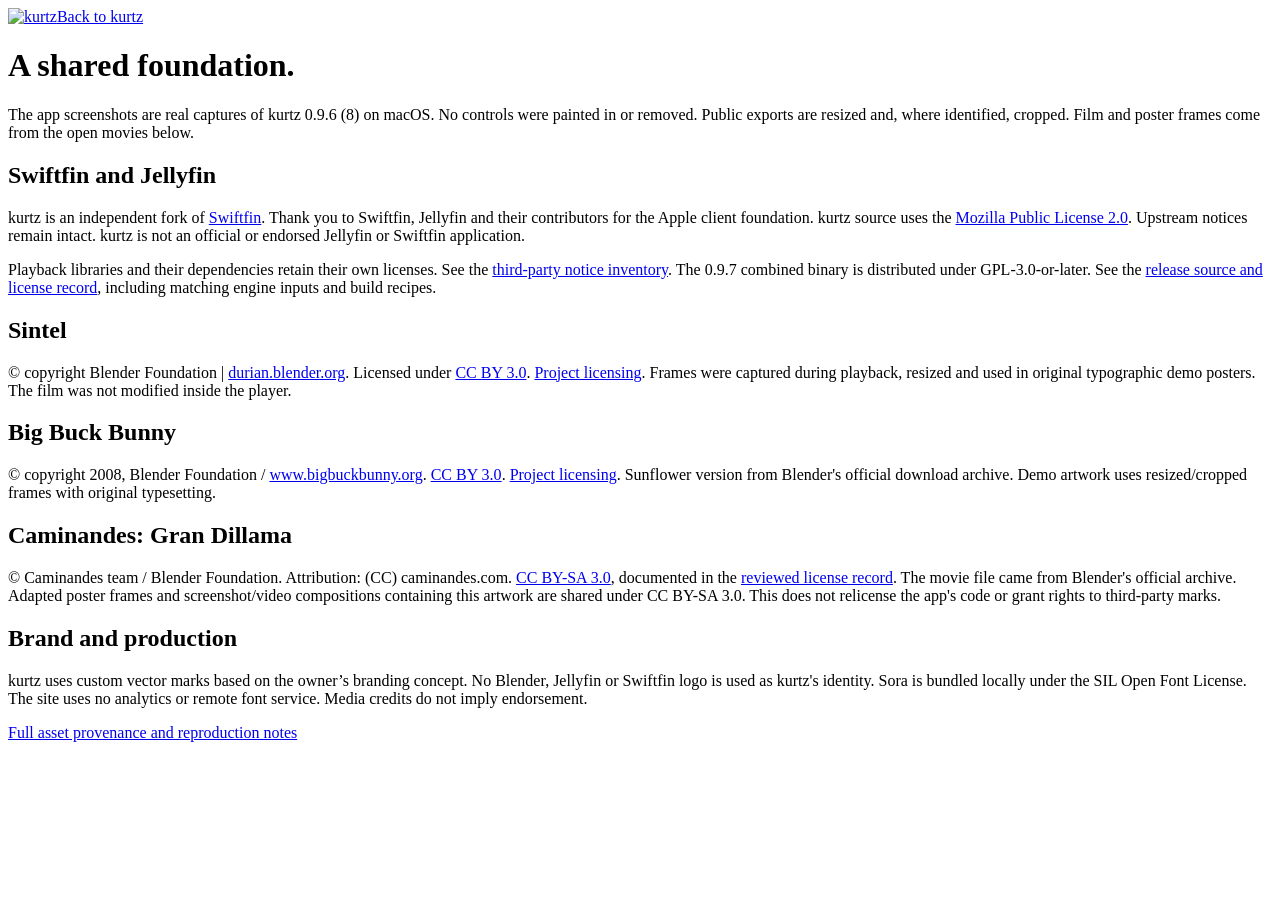
==== website/credits.html @ cb1d51a2 "Publish verified kurtz 0.9.7 downloads and update release evidence [skip ci]" ====
<!doctype html><html lang="en"><head><meta charset="utf-8"><meta name="viewport" content="width=device-width, initial-scale=1"><title>kurtz — Media and credits</title><meta name="description" content="Sources, film licenses and upstream acknowledgements for the kurtz launch presentation."><link rel="icon" href="assets/kurtz-icon.png"><link rel="stylesheet" href="style.css"></head><body><header class="nav wrap"><a class="brand" href="./" aria-label="kurtz home"><img class="wordmark" src="assets/kurtz-wordmark.svg" width="400" height="128" alt="kurtz"></a><a class="nav-cta" href="./">Back to kurtz</a></header><main class="wrap credit-page"><h1>A shared foundation.</h1><p>The app screenshots are real captures of kurtz 0.9.6 (8) on macOS. No controls were painted in or removed. Public exports are resized and, where identified, cropped. Film and poster frames come from the open movies below.</p><h2>Swiftfin and Jellyfin</h2><p>kurtz is an independent fork of <a href="https://github.com/jellyfin/Swiftfin">Swiftfin</a>. Thank you to Swiftfin, Jellyfin and their contributors for the Apple client foundation. kurtz source uses the <a href="https://github.com/ralleur/kurtz/blob/kurtz/LICENSE.md">Mozilla Public License 2.0</a>. Upstream notices remain intact. kurtz is not an official or endorsed Jellyfin or Swiftfin application.</p><p>Playback libraries and their dependencies retain their own licenses. See the <a href="https://github.com/ralleur/kurtz/blob/kurtz/Shared/Resources/KurtzThirdPartyNotices.txt">third-party notice inventory</a>. The 0.9.7 combined binary is distributed under GPL-3.0-or-later. See the <a href="https://github.com/ralleur/kurtz/blob/kurtz/docs/release/README.md">release source and license record</a>, including matching engine inputs and build recipes.</p><h2>Sintel</h2><p>© copyright Blender Foundation | <a href="https://durian.blender.org/">durian.blender.org</a>. Licensed under <a href="https://creativecommons.org/licenses/by/3.0/">CC BY 3.0</a>. <a href="https://durian.blender.org/sharing/">Project licensing</a>. Frames were captured during playback, resized and used in original typographic demo posters. The film was not modified inside the player.</p><h2>Big Buck Bunny</h2><p>© copyright 2008, Blender Foundation / <a href="https://www.bigbuckbunny.org/">www.bigbuckbunny.org</a>. <a href="https://creativecommons.org/licenses/by/3.0/">CC BY 3.0</a>. <a href="https://peach.blender.org/about/">Project licensing</a>. Sunflower version from Blender's official download archive. Demo artwork uses resized/cropped frames with original typesetting.</p><h2>Caminandes: Gran Dillama</h2><p>© Caminandes team / Blender Foundation. Attribution: (CC) caminandes.com. <a href="https://creativecommons.org/licenses/by-sa/3.0/">CC BY-SA 3.0</a>, documented in the <a href="https://commons.wikimedia.org/wiki/File:Caminandes_-_Gran_Dillama_-_Blender_Foundation%27s_new_Open_Movie.webm">reviewed license record</a>. The movie file came from Blender's official archive. Adapted poster frames and screenshot/video compositions containing this artwork are shared under CC BY-SA 3.0. This does not relicense the app's code or grant rights to third-party marks.</p><h2>Brand and production</h2><p>kurtz uses custom vector marks based on the owner’s branding concept. No Blender, Jellyfin or Swiftfin logo is used as kurtz's identity. Sora is bundled locally under the SIL Open Font License. The site uses no analytics or remote font service. Media credits do not imply endorsement.</p><p><a href="https://github.com/ralleur/kurtz/blob/kurtz/marketing/sources-and-licenses.md">Full asset provenance and reproduction notes</a></p></main></body></html>
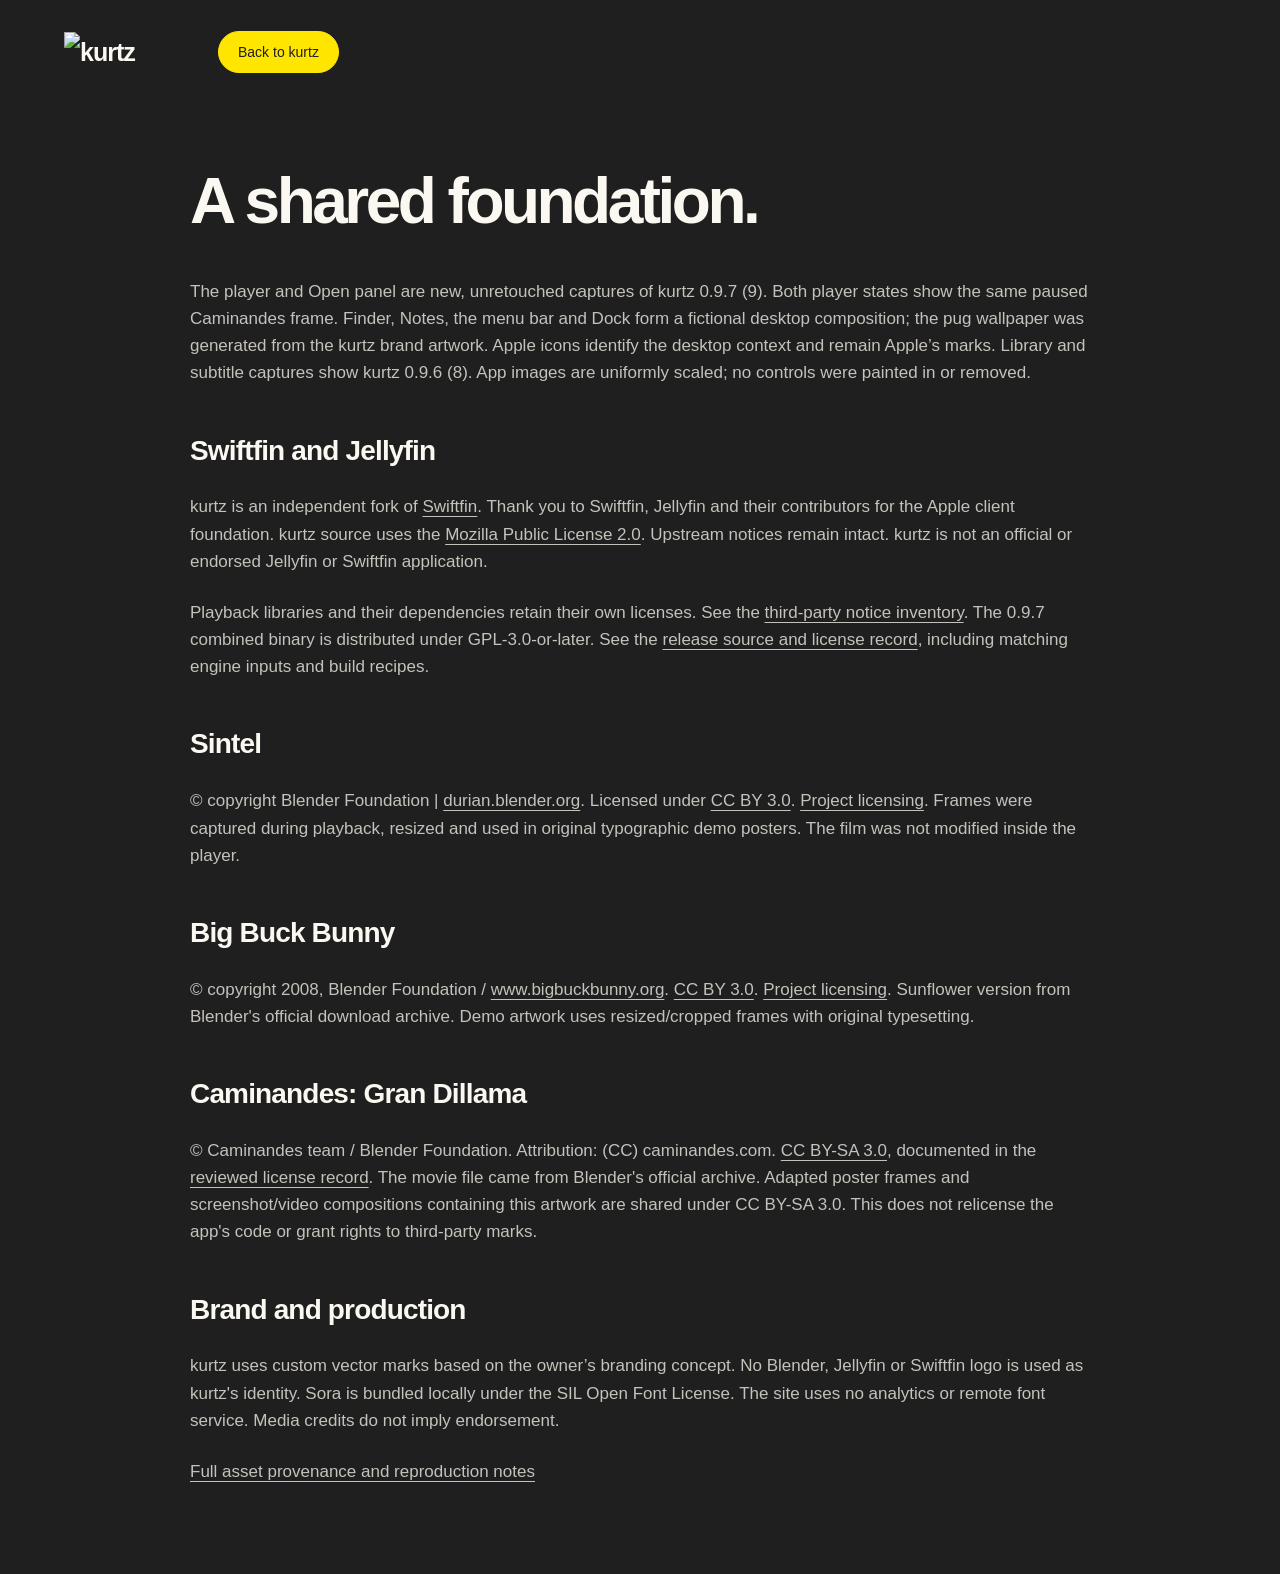
==== commit 28c54101: "Show kurtz on a staged Mac desktop with subtle pug wallpaper" ====
--- a/website/credits.html
+++ b/website/credits.html
@@ -1 +1 @@
-<!doctype html><html lang="en"><head><meta charset="utf-8"><meta name="viewport" content="width=device-width, initial-scale=1"><title>kurtz — Media and credits</title><meta name="description" content="Sources, film licenses and upstream acknowledgements for the kurtz launch presentation."><link rel="icon" href="assets/kurtz-icon.png"><link rel="stylesheet" href="style.css"></head><body><header class="nav wrap"><a class="brand" href="./" aria-label="kurtz home"><img class="wordmark" src="assets/kurtz-wordmark.svg" width="400" height="128" alt="kurtz"></a><a class="nav-cta" href="./">Back to kurtz</a></header><main class="wrap credit-page"><h1>A shared foundation.</h1><p>The app screenshots are real captures of kurtz 0.9.6 (8) on macOS. No controls were painted in or removed. Public exports are resized and, where identified, cropped. Film and poster frames come from the open movies below.</p><h2>Swiftfin and Jellyfin</h2><p>kurtz is an independent fork of <a href="https://github.com/jellyfin/Swiftfin">Swiftfin</a>. Thank you to Swiftfin, Jellyfin and their contributors for the Apple client foundation. kurtz source uses the <a href="https://github.com/ralleur/kurtz/blob/kurtz/LICENSE.md">Mozilla Public License 2.0</a>. Upstream notices remain intact. kurtz is not an official or endorsed Jellyfin or Swiftfin application.</p><p>Playback libraries and their dependencies retain their own licenses. See the <a href="https://github.com/ralleur/kurtz/blob/kurtz/Shared/Resources/KurtzThirdPartyNotices.txt">third-party notice inventory</a>. The 0.9.7 combined binary is distributed under GPL-3.0-or-later. See the <a href="https://github.com/ralleur/kurtz/blob/kurtz/docs/release/README.md">release source and license record</a>, including matching engine inputs and build recipes.</p><h2>Sintel</h2><p>© copyright Blender Foundation | <a href="https://durian.blender.org/">durian.blender.org</a>. Licensed under <a href="https://creativecommons.org/licenses/by/3.0/">CC BY 3.0</a>. <a href="https://durian.blender.org/sharing/">Project licensing</a>. Frames were captured during playback, resized and used in original typographic demo posters. The film was not modified inside the player.</p><h2>Big Buck Bunny</h2><p>© copyright 2008, Blender Foundation / <a href="https://www.bigbuckbunny.org/">www.bigbuckbunny.org</a>. <a href="https://creativecommons.org/licenses/by/3.0/">CC BY 3.0</a>. <a href="https://peach.blender.org/about/">Project licensing</a>. Sunflower version from Blender's official download archive. Demo artwork uses resized/cropped frames with original typesetting.</p><h2>Caminandes: Gran Dillama</h2><p>© Caminandes team / Blender Foundation. Attribution: (CC) caminandes.com. <a href="https://creativecommons.org/licenses/by-sa/3.0/">CC BY-SA 3.0</a>, documented in the <a href="https://commons.wikimedia.org/wiki/File:Caminandes_-_Gran_Dillama_-_Blender_Foundation%27s_new_Open_Movie.webm">reviewed license record</a>. The movie file came from Blender's official archive. Adapted poster frames and screenshot/video compositions containing this artwork are shared under CC BY-SA 3.0. This does not relicense the app's code or grant rights to third-party marks.</p><h2>Brand and production</h2><p>kurtz uses custom vector marks based on the owner’s branding concept. No Blender, Jellyfin or Swiftfin logo is used as kurtz's identity. Sora is bundled locally under the SIL Open Font License. The site uses no analytics or remote font service. Media credits do not imply endorsement.</p><p><a href="https://github.com/ralleur/kurtz/blob/kurtz/marketing/sources-and-licenses.md">Full asset provenance and reproduction notes</a></p></main></body></html>
+<!doctype html><html lang="en"><head><meta charset="utf-8"><meta name="viewport" content="width=device-width, initial-scale=1"><title>kurtz — Media and credits</title><meta name="description" content="Sources, film licenses and upstream acknowledgements for the kurtz launch presentation."><link rel="icon" href="assets/kurtz-icon.png"><link rel="stylesheet" href="style.css"></head><body><header class="nav wrap"><a class="brand" href="./" aria-label="kurtz home"><img class="wordmark" src="assets/kurtz-wordmark.svg" width="400" height="128" alt="kurtz"></a><a class="nav-cta" href="./">Back to kurtz</a></header><main class="wrap credit-page"><h1>A shared foundation.</h1><p>The player and Open panel are new, unretouched captures of kurtz 0.9.7 (9). Both player states show the same paused Caminandes frame. Finder, Notes, the menu bar and Dock form a fictional desktop composition; the pug wallpaper was generated from the kurtz brand artwork. Apple icons identify the desktop context and remain Apple’s marks. Library and subtitle captures show kurtz 0.9.6 (8). App images are uniformly scaled; no controls were painted in or removed.</p><h2>Swiftfin and Jellyfin</h2><p>kurtz is an independent fork of <a href="https://github.com/jellyfin/Swiftfin">Swiftfin</a>. Thank you to Swiftfin, Jellyfin and their contributors for the Apple client foundation. kurtz source uses the <a href="https://github.com/ralleur/kurtz/blob/kurtz/LICENSE.md">Mozilla Public License 2.0</a>. Upstream notices remain intact. kurtz is not an official or endorsed Jellyfin or Swiftfin application.</p><p>Playback libraries and their dependencies retain their own licenses. See the <a href="https://github.com/ralleur/kurtz/blob/kurtz/Shared/Resources/KurtzThirdPartyNotices.txt">third-party notice inventory</a>. The 0.9.7 combined binary is distributed under GPL-3.0-or-later. See the <a href="https://github.com/ralleur/kurtz/blob/kurtz/docs/release/README.md">release source and license record</a>, including matching engine inputs and build recipes.</p><h2>Sintel</h2><p>© copyright Blender Foundation | <a href="https://durian.blender.org/">durian.blender.org</a>. Licensed under <a href="https://creativecommons.org/licenses/by/3.0/">CC BY 3.0</a>. <a href="https://durian.blender.org/sharing/">Project licensing</a>. Frames were captured during playback, resized and used in original typographic demo posters. The film was not modified inside the player.</p><h2>Big Buck Bunny</h2><p>© copyright 2008, Blender Foundation / <a href="https://www.bigbuckbunny.org/">www.bigbuckbunny.org</a>. <a href="https://creativecommons.org/licenses/by/3.0/">CC BY 3.0</a>. <a href="https://peach.blender.org/about/">Project licensing</a>. Sunflower version from Blender's official download archive. Demo artwork uses resized/cropped frames with original typesetting.</p><h2>Caminandes: Gran Dillama</h2><p>© Caminandes team / Blender Foundation. Attribution: (CC) caminandes.com. <a href="https://creativecommons.org/licenses/by-sa/3.0/">CC BY-SA 3.0</a>, documented in the <a href="https://commons.wikimedia.org/wiki/File:Caminandes_-_Gran_Dillama_-_Blender_Foundation%27s_new_Open_Movie.webm">reviewed license record</a>. The movie file came from Blender's official archive. Adapted poster frames and screenshot/video compositions containing this artwork are shared under CC BY-SA 3.0. This does not relicense the app's code or grant rights to third-party marks.</p><h2>Brand and production</h2><p>kurtz uses custom vector marks based on the owner’s branding concept. No Blender, Jellyfin or Swiftfin logo is used as kurtz's identity. Sora is bundled locally under the SIL Open Font License. The site uses no analytics or remote font service. Media credits do not imply endorsement.</p><p><a href="https://github.com/ralleur/kurtz/blob/kurtz/marketing/sources-and-licenses.md">Full asset provenance and reproduction notes</a></p></main></body></html>
--- a/website/style.css
+++ b/website/style.css
@@ -0,0 +1,23 @@
+@font-face{font-family:Sora;font-style:normal;font-weight:400;font-display:swap;src:url(assets/fonts/Sora-Regular.woff2) format("woff2")}
+@font-face{font-family:Sora;font-style:normal;font-weight:600;font-display:swap;src:url(assets/fonts/Sora-SemiBold.woff2) format("woff2")}
+@font-face{font-family:Sora;font-style:normal;font-weight:700;font-display:swap;src:url(assets/fonts/Sora-Bold.woff2) format("woff2")}
+:root{color-scheme:dark;--bg:#1f1f1f;--panel:#292929;--ink:#faf8f1;--muted:#c4c2bb;--accent:#ffe600;--line:#44443e;font-family:"Sora",-apple-system,BlinkMacSystemFont,"Segoe UI",sans-serif;font-synthesis:none}*{box-sizing:border-box}html{scroll-behavior:smooth;scroll-padding-top:32px}body{margin:0;background:var(--bg);color:var(--ink);font-size:18px;line-height:1.6}a{color:inherit;text-underline-offset:.25em}a:hover{color:var(--accent)}button,a{-webkit-tap-highlight-color:transparent}button{font:inherit}button:focus-visible,a:focus-visible{outline:3px solid var(--accent);outline-offset:6px;border-radius:4px}img{max-width:100%;height:auto;display:block}figure{margin:0}figcaption{color:var(--muted);font-size:13px;line-height:1.5;margin-top:16px}h1,h2,h3,p{margin-top:0}h1,h2{font-weight:650;letter-spacing:-.055em;line-height:1.03}h2{font-size:clamp(38px,5.1vw,70px);margin-bottom:28px}h3{font-size:19px;letter-spacing:-.02em;margin:0 0 8px}p{color:var(--muted);max-width:650px;margin-bottom:24px}strong{color:var(--ink);font-weight:600}.wrap{width:min(1366px,90%);margin-inline:auto}.skip{position:absolute;left:16px;top:-100px;padding:12px;background:var(--ink);color:var(--bg);z-index:20}.skip:focus{top:16px}.nav{display:flex;align-items:center;gap:28px;height:104px}.brand{display:flex;align-items:center;gap:10px;text-decoration:none;font-size:25px;font-weight:650;letter-spacing:-.04em}.brand .wordmark{width:126px;height:auto;border-radius:0;flex-shrink:0}.nav nav{margin-left:auto;display:flex;gap:30px;font-size:14px}.nav nav a{text-decoration:none;color:#c4c2bb}.nav-cta{font-size:14px;text-decoration:none;border:1px solid #44443e;border-radius:30px;padding:9px 19px}.hero{text-align:center;padding-top:72px}.eyebrow{font-size:13px;font-weight:600;letter-spacing:.12em;text-transform:none;color:var(--accent);margin-bottom:24px}.hero .eyebrow,.hero p{margin-inline:auto}.hero h1{font-size:clamp(72px,9.5vw,136px);margin:0 0 30px;line-height:.94;letter-spacing:-.065em}.accent{color:var(--accent)}.intro{font-size:clamp(19px,2vw,25px);line-height:1.5;letter-spacing:-.018em}.actions{display:flex;align-items:center;gap:28px;flex-wrap:wrap;margin:30px 0 16px}.hero .actions{justify-content:center}.button{display:inline-flex;background:#ffe600;color:#1f1f1f;text-decoration:none;padding:13px 24px;border-radius:28px;font-size:15px;font-weight:650}.button:hover{background:#faf8f1;color:#1f1f1f}.text-link{font-size:16px;font-weight:550}.micro{font-size:12px;color:#c4c2bb}.hero-frame{margin-top:68px}.hero-frame img{width:100%;border-radius:14px;box-shadow:0 30px 100px #0008;border:1px solid #44443e}.hero-frame figcaption{display:flex;justify-content:space-between;gap:20px;font-size:12px}.story{display:grid;grid-template-columns:1fr 2fr;gap:60px;padding:150px 0 115px}.section-label{font-size:13px;color:var(--accent);letter-spacing:.08em;text-transform:none;padding-top:9px}.story-copy{max-width:720px}.story-copy p{font-size:21px}.moment{display:grid;grid-template-columns:.8fr 1.5fr;gap:80px;align-items:center;margin-bottom:130px}.moment h2{font-size:clamp(38px,4.4vw,58px)}.moment-copy p{font-size:18px}.moment-copy .detail,.detail{font-size:14px;color:var(--muted);line-height:1.7}.window-shot img{width:100%;border:1px solid #44443e;border-radius:12px}.library-moment{grid-template-columns:1.5fr .8fr}.library-moment .moment-copy{order:2}.library-moment .window-shot{order:1}.disappear{padding:105px 0;background:#171717;text-align:center}.disappear h2{font-size:clamp(36px,5vw,66px)}.section-intro{margin:0 auto 34px}.state-switch{display:inline-flex;border:1px solid #44443e;padding:4px;border-radius:40px;margin:4px auto 36px;gap:4px}.state-switch[hidden]{display:none}.state-switch button{border:0;border-radius:30px;background:transparent;color:#c4c2bb;padding:10px 20px;font-size:14px;cursor:pointer}.state-switch button[aria-pressed=true]{background:#ffe600;color:#1f1f1f}.comparison img{width:100%;border-radius:12px;border:1px solid #44443e}.comfort{display:grid;grid-template-columns:1fr 2fr;gap:60px;padding:145px 0}.comfort-content>p{font-size:21px}.comfort-pair{display:grid;grid-template-columns:1.2fr .9fr;gap:40px;align-items:center;margin-top:50px}.comfort-pair img{border-radius:10px;border:1px solid var(--line)}.quiet-note>p:first-child{font-size:23px;line-height:1.4;letter-spacing:-.03em}.foundation{background:#292929;border-top:1px solid #44443e;border-bottom:1px solid #44443e;padding:105px 0}.foundation-grid{display:grid;grid-template-columns:1fr 2fr;gap:60px}.foundation p{max-width:660px}.affiliation{margin-top:35px}.free{padding:140px 0;text-align:center}.free img{margin:0 auto 25px;border-radius:23px}.free p{margin-inline:auto}.free h2{font-size:clamp(38px,5.8vw,80px)}.free>.eyebrow{margin-bottom:22px}.get{display:grid;grid-template-columns:1.25fr 1fr;gap:100px;padding:80px 0 110px;border-top:1px solid var(--line)}.get h2{font-size:64px}.get .detail{max-width:530px;margin-top:25px}.platforms{padding-top:40px}.platforms p{font-size:16px;margin-bottom:28px}.platforms a{font-size:14px}footer{border-top:1px solid var(--line);padding:38px 0 44px}.footer-top{display:flex;justify-content:space-between;align-items:center;gap:30px;margin-bottom:25px}.footer-top nav{display:flex;gap:28px;font-size:13px;flex-wrap:wrap}footer p{font-size:13px;max-width:880px}.credits{font-size:12px;color:#c4c2bb}kbd{font:inherit;font-size:14px;border:1px solid #44443e;border-radius:4px;padding:2px 5px}.credit-page{max-width:900px;padding:65px 0}.credit-page h1{font-size:64px}.credit-page h2{font-size:28px;letter-spacing:-.03em;margin-top:50px}.credit-page p,.credit-page li{font-size:17px}.credit-page p{max-width:100%}@media(max-width:1000px){.wrap{width:90%}.nav nav{gap:20px}.moment{gap:38px}.story,.comfort,.foundation-grid{grid-template-columns:1fr 2.5fr;gap:32px}.get{gap:60px}.comfort-pair{grid-template-columns:1fr}.hero{padding-top:48px}.hero-frame{margin-top:50px}}@media(max-width:700px){body{font-size:17px}.wrap{width:89%}.nav{height:80px;gap:14px}.nav nav a:not(:last-child){display:none}.nav nav{margin-left:auto}.brand{font-size:22px}.brand .wordmark{width:108px;height:auto}.nav-cta{padding:8px 14px;font-size:13px}.hero{padding-top:46px}.hero .eyebrow{font-size:11px;letter-spacing:.07em}.hero h1{font-size:clamp(64px,14vw,96px)}.hero .intro{font-size:19px}.hero .actions{gap:24px}.hero-frame{width:112.36%;margin-left:-6.18%;margin-top:45px}.hero-frame img{border-radius:0;border-left:0;border-right:0;min-height:270px;object-fit:cover;object-position:65% center}.hero-frame figcaption{display:block;padding:0 20px;font-size:11px}.hero-frame figcaption span{display:block;margin-top:4px}.story,.comfort,.foundation-grid{display:block}.story{padding:84px 0 65px}.section-label{margin-bottom:28px}.story-copy p,.comfort-content>p{font-size:18px}.moment,.library-moment{display:flex;flex-direction:column;gap:28px;align-items:stretch;margin-bottom:80px}.library-moment .moment-copy{order:0}.library-moment .window-shot{order:1}.moment-copy{max-width:520px}.window-shot picture img{max-height:540px;object-fit:contain;background:#1b1b1b}.window-shot figcaption{font-size:12px}.disappear{padding:74px 0}.disappear h2{font-size:38px}.state-switch button{padding:10px 14px;font-size:13px}.comparison figure{overflow:auto}.comparison img{max-width:none;width:820px;height:auto}.comparison figcaption{text-align:left;font-size:12px}.comfort{padding:80px 0}.comfort-pair{gap:26px}.comfort-pair figure{max-width:100%}.quiet-note{padding-top:5px}.foundation{padding:70px 0}.foundation h2{font-size:40px}.free{padding:85px 0}.free h2{font-size:42px}.free p{font-size:17px}.get{display:block;padding:65px 0}.get h2{font-size:54px}.platforms{border-top:1px solid var(--line);margin-top:42px;padding-top:32px}.footer-top{align-items:flex-start;flex-direction:column}.footer-top nav{gap:15px 24px}.credit-page h1{font-size:45px}}@media(prefers-reduced-motion:reduce){html{scroll-behavior:auto}*,*::before,*::after{animation:none!important;transition:none!important}}
+details{margin-top:20px;font-size:14px;color:var(--muted)}summary{cursor:pointer;padding:8px 0}details[open] img{margin-top:14px}
+
+/* Public availability is separate from platform build support. */
+.platform-overview { padding-block: 64px; scroll-margin-top: 24px; }
+.platform-grid { display: grid; grid-template-columns: repeat(3, minmax(0, 1fr)); gap: 24px; margin-block: 32px; }
+.platform-grid article { padding: 28px; border: 1px solid #44443e; border-radius: 18px; background: #292929; }
+.platform-grid h3 { font-size: 1.6rem; margin-block: 16px; }
+.platform-grid p { line-height: 1.6; }
+.availability { color: #ffe600; font-size: .85rem; font-weight: 600; }
+.availability.upcoming { color: #ffe600; }
+@media (max-width: 850px) { .platform-grid { grid-template-columns: 1fr; } }
+
+/* kurtz: brand accents keep dark text for contrast. */
+.button,.nav-cta{background:var(--accent);color:#1f1f1f;border-color:var(--accent)}.button:hover,.nav-cta:hover{background:#faf8f1;color:#1f1f1f}.wordmark{width:142px}.hero h1{font-weight:700;letter-spacing:-.065em}.hero-frame{border-color:#45443a}.brand img:not(.wordmark){border-radius:22%}
+
+.platform-grid article{background:var(--panel);border-color:var(--line)}.availability,.availability.upcoming{color:var(--accent)}.nav nav a,.credits{color:var(--muted)}
+
+/* Preserve the full desktop composition on all screen sizes. */
+.hero-frame,.comparison figure{max-width:1152px;margin-inline:auto}.hero-frame img,.comparison img{width:100%;max-width:100%;height:auto;min-height:0;object-fit:contain;aspect-ratio:8/5}.comparison figure{overflow:visible}@media(max-width:700px){.hero-frame{width:100%;margin-left:0}.hero-frame img{border-radius:10px;border:1px solid var(--line)}.hero-frame figcaption{padding:0}.comparison img{width:100%;max-width:100%}}
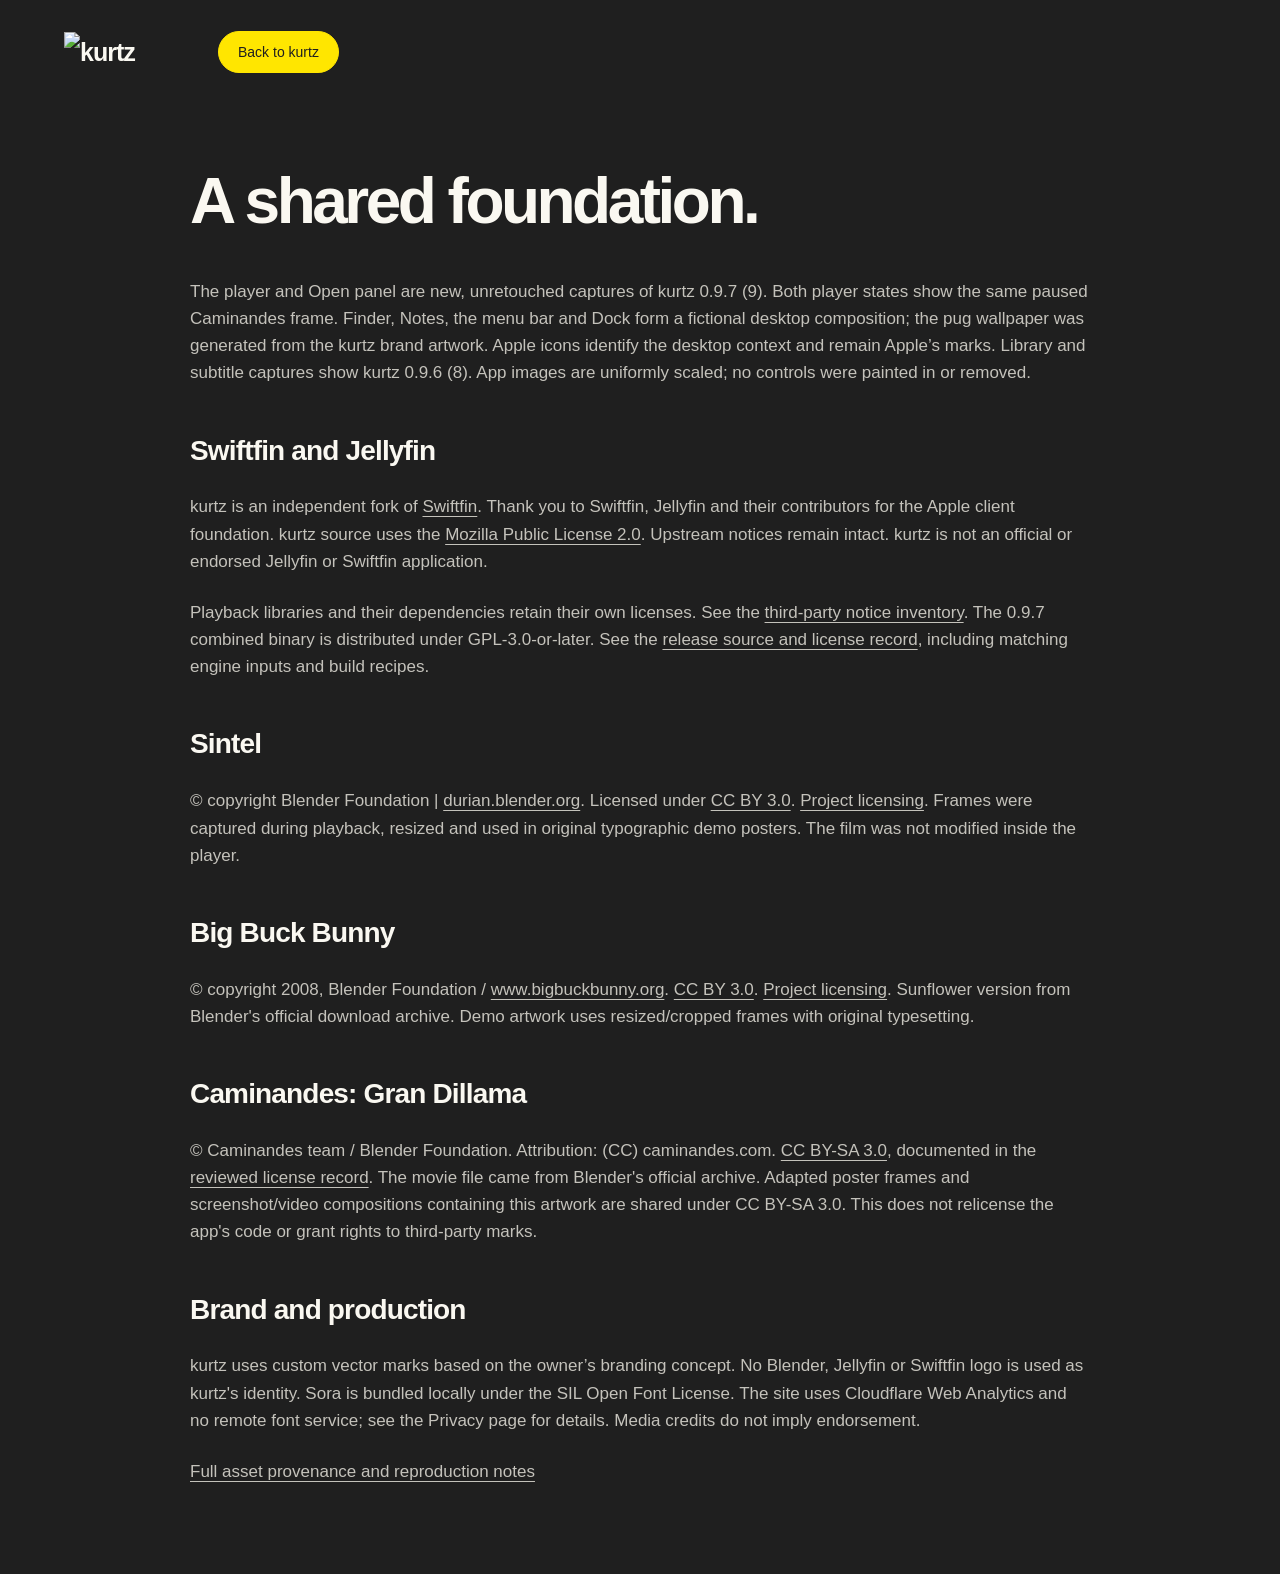
==== commit 412d292c: "Update credits page for website analytics" ====
--- a/website/credits.html
+++ b/website/credits.html
@@ -1 +1 @@
-<!doctype html><html lang="en"><head><meta charset="utf-8"><meta name="viewport" content="width=device-width, initial-scale=1"><title>kurtz — Media and credits</title><meta name="description" content="Sources, film licenses and upstream acknowledgements for the kurtz launch presentation."><link rel="icon" href="assets/kurtz-icon.png"><link rel="stylesheet" href="style.css"></head><body><header class="nav wrap"><a class="brand" href="./" aria-label="kurtz home"><img class="wordmark" src="assets/kurtz-wordmark.svg" width="400" height="128" alt="kurtz"></a><a class="nav-cta" href="./">Back to kurtz</a></header><main class="wrap credit-page"><h1>A shared foundation.</h1><p>The player and Open panel are new, unretouched captures of kurtz 0.9.7 (9). Both player states show the same paused Caminandes frame. Finder, Notes, the menu bar and Dock form a fictional desktop composition; the pug wallpaper was generated from the kurtz brand artwork. Apple icons identify the desktop context and remain Apple’s marks. Library and subtitle captures show kurtz 0.9.6 (8). App images are uniformly scaled; no controls were painted in or removed.</p><h2>Swiftfin and Jellyfin</h2><p>kurtz is an independent fork of <a href="https://github.com/jellyfin/Swiftfin">Swiftfin</a>. Thank you to Swiftfin, Jellyfin and their contributors for the Apple client foundation. kurtz source uses the <a href="https://github.com/ralleur/kurtz/blob/kurtz/LICENSE.md">Mozilla Public License 2.0</a>. Upstream notices remain intact. kurtz is not an official or endorsed Jellyfin or Swiftfin application.</p><p>Playback libraries and their dependencies retain their own licenses. See the <a href="https://github.com/ralleur/kurtz/blob/kurtz/Shared/Resources/KurtzThirdPartyNotices.txt">third-party notice inventory</a>. The 0.9.7 combined binary is distributed under GPL-3.0-or-later. See the <a href="https://github.com/ralleur/kurtz/blob/kurtz/docs/release/README.md">release source and license record</a>, including matching engine inputs and build recipes.</p><h2>Sintel</h2><p>© copyright Blender Foundation | <a href="https://durian.blender.org/">durian.blender.org</a>. Licensed under <a href="https://creativecommons.org/licenses/by/3.0/">CC BY 3.0</a>. <a href="https://durian.blender.org/sharing/">Project licensing</a>. Frames were captured during playback, resized and used in original typographic demo posters. The film was not modified inside the player.</p><h2>Big Buck Bunny</h2><p>© copyright 2008, Blender Foundation / <a href="https://www.bigbuckbunny.org/">www.bigbuckbunny.org</a>. <a href="https://creativecommons.org/licenses/by/3.0/">CC BY 3.0</a>. <a href="https://peach.blender.org/about/">Project licensing</a>. Sunflower version from Blender's official download archive. Demo artwork uses resized/cropped frames with original typesetting.</p><h2>Caminandes: Gran Dillama</h2><p>© Caminandes team / Blender Foundation. Attribution: (CC) caminandes.com. <a href="https://creativecommons.org/licenses/by-sa/3.0/">CC BY-SA 3.0</a>, documented in the <a href="https://commons.wikimedia.org/wiki/File:Caminandes_-_Gran_Dillama_-_Blender_Foundation%27s_new_Open_Movie.webm">reviewed license record</a>. The movie file came from Blender's official archive. Adapted poster frames and screenshot/video compositions containing this artwork are shared under CC BY-SA 3.0. This does not relicense the app's code or grant rights to third-party marks.</p><h2>Brand and production</h2><p>kurtz uses custom vector marks based on the owner’s branding concept. No Blender, Jellyfin or Swiftfin logo is used as kurtz's identity. Sora is bundled locally under the SIL Open Font License. The site uses no analytics or remote font service. Media credits do not imply endorsement.</p><p><a href="https://github.com/ralleur/kurtz/blob/kurtz/marketing/sources-and-licenses.md">Full asset provenance and reproduction notes</a></p></main></body></html>
+<!doctype html><html lang="en"><head><meta charset="utf-8"><meta name="viewport" content="width=device-width, initial-scale=1"><title>kurtz — Media and credits</title><meta name="description" content="Sources, film licenses and upstream acknowledgements for the kurtz launch presentation."><link rel="icon" href="assets/kurtz-icon.png"><link rel="stylesheet" href="style.css"><script type="module" src="https://static.cloudflareinsights.com/beacon.min.js" data-cf-beacon='{"token":"b7318ef4c9bb4d41a7764fb9795c2666"}'></script></head><body><header class="nav wrap"><a class="brand" href="./" aria-label="kurtz home"><img class="wordmark" src="assets/kurtz-wordmark.svg" width="400" height="128" alt="kurtz"></a><a class="nav-cta" href="./">Back to kurtz</a></header><main class="wrap credit-page"><h1>A shared foundation.</h1><p>The player and Open panel are new, unretouched captures of kurtz 0.9.7 (9). Both player states show the same paused Caminandes frame. Finder, Notes, the menu bar and Dock form a fictional desktop composition; the pug wallpaper was generated from the kurtz brand artwork. Apple icons identify the desktop context and remain Apple’s marks. Library and subtitle captures show kurtz 0.9.6 (8). App images are uniformly scaled; no controls were painted in or removed.</p><h2>Swiftfin and Jellyfin</h2><p>kurtz is an independent fork of <a href="https://github.com/jellyfin/Swiftfin">Swiftfin</a>. Thank you to Swiftfin, Jellyfin and their contributors for the Apple client foundation. kurtz source uses the <a href="https://github.com/ralleur/kurtz/blob/kurtz/LICENSE.md">Mozilla Public License 2.0</a>. Upstream notices remain intact. kurtz is not an official or endorsed Jellyfin or Swiftfin application.</p><p>Playback libraries and their dependencies retain their own licenses. See the <a href="https://github.com/ralleur/kurtz/blob/kurtz/Shared/Resources/KurtzThirdPartyNotices.txt">third-party notice inventory</a>. The 0.9.7 combined binary is distributed under GPL-3.0-or-later. See the <a href="https://github.com/ralleur/kurtz/blob/kurtz/docs/release/README.md">release source and license record</a>, including matching engine inputs and build recipes.</p><h2>Sintel</h2><p>© copyright Blender Foundation | <a href="https://durian.blender.org/">durian.blender.org</a>. Licensed under <a href="https://creativecommons.org/licenses/by/3.0/">CC BY 3.0</a>. <a href="https://durian.blender.org/sharing/">Project licensing</a>. Frames were captured during playback, resized and used in original typographic demo posters. The film was not modified inside the player.</p><h2>Big Buck Bunny</h2><p>© copyright 2008, Blender Foundation / <a href="https://www.bigbuckbunny.org/">www.bigbuckbunny.org</a>. <a href="https://creativecommons.org/licenses/by/3.0/">CC BY 3.0</a>. <a href="https://peach.blender.org/about/">Project licensing</a>. Sunflower version from Blender's official download archive. Demo artwork uses resized/cropped frames with original typesetting.</p><h2>Caminandes: Gran Dillama</h2><p>© Caminandes team / Blender Foundation. Attribution: (CC) caminandes.com. <a href="https://creativecommons.org/licenses/by-sa/3.0/">CC BY-SA 3.0</a>, documented in the <a href="https://commons.wikimedia.org/wiki/File:Caminandes_-_Gran_Dillama_-_Blender_Foundation%27s_new_Open_Movie.webm">reviewed license record</a>. The movie file came from Blender's official archive. Adapted poster frames and screenshot/video compositions containing this artwork are shared under CC BY-SA 3.0. This does not relicense the app's code or grant rights to third-party marks.</p><h2>Brand and production</h2><p>kurtz uses custom vector marks based on the owner’s branding concept. No Blender, Jellyfin or Swiftfin logo is used as kurtz's identity. Sora is bundled locally under the SIL Open Font License. The site uses Cloudflare Web Analytics and no remote font service; see the Privacy page for details. Media credits do not imply endorsement.</p><p><a href="https://github.com/ralleur/kurtz/blob/kurtz/marketing/sources-and-licenses.md">Full asset provenance and reproduction notes</a></p></main></body></html>
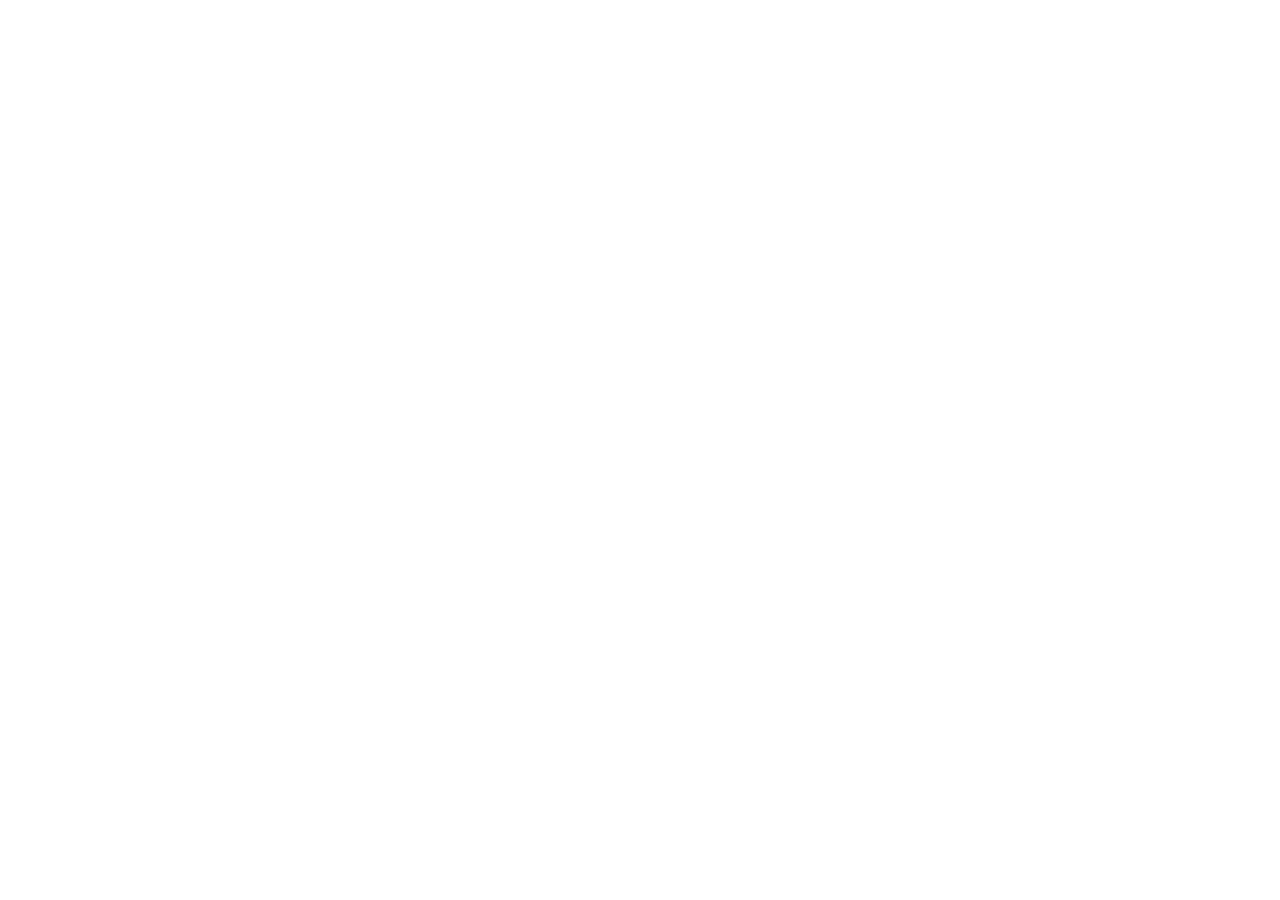
==== commit 560dcd98: "Forward legacy website pages to kurtz.app (AI-assisted) Website-only migration: preserve existing ap" ====
--- a/website/credits.html
+++ b/website/credits.html
@@ -1 +1,4 @@
-<!doctype html><html lang="en"><head><meta charset="utf-8"><meta name="viewport" content="width=device-width, initial-scale=1"><title>kurtz — Media and credits</title><meta name="description" content="Sources, film licenses and upstream acknowledgements for the kurtz launch presentation."><link rel="icon" href="assets/kurtz-icon.png"><link rel="stylesheet" href="style.css"><script type="module" src="https://static.cloudflareinsights.com/beacon.min.js" data-cf-beacon='{"token":"b7318ef4c9bb4d41a7764fb9795c2666"}'></script></head><body><header class="nav wrap"><a class="brand" href="./" aria-label="kurtz home"><img class="wordmark" src="assets/kurtz-wordmark.svg" width="400" height="128" alt="kurtz"></a><a class="nav-cta" href="./">Back to kurtz</a></header><main class="wrap credit-page"><h1>A shared foundation.</h1><p>The player and Open panel are new, unretouched captures of kurtz 0.9.7 (9). Both player states show the same paused Caminandes frame. Finder, Notes, the menu bar and Dock form a fictional desktop composition; the pug wallpaper was generated from the kurtz brand artwork. Apple icons identify the desktop context and remain Apple’s marks. Library and subtitle captures show kurtz 0.9.6 (8). App images are uniformly scaled; no controls were painted in or removed.</p><h2>Swiftfin and Jellyfin</h2><p>kurtz is an independent fork of <a href="https://github.com/jellyfin/Swiftfin">Swiftfin</a>. Thank you to Swiftfin, Jellyfin and their contributors for the Apple client foundation. kurtz source uses the <a href="https://github.com/ralleur/kurtz/blob/kurtz/LICENSE.md">Mozilla Public License 2.0</a>. Upstream notices remain intact. kurtz is not an official or endorsed Jellyfin or Swiftfin application.</p><p>Playback libraries and their dependencies retain their own licenses. See the <a href="https://github.com/ralleur/kurtz/blob/kurtz/Shared/Resources/KurtzThirdPartyNotices.txt">third-party notice inventory</a>. The 0.9.7 combined binary is distributed under GPL-3.0-or-later. See the <a href="https://github.com/ralleur/kurtz/blob/kurtz/docs/release/README.md">release source and license record</a>, including matching engine inputs and build recipes.</p><h2>Sintel</h2><p>© copyright Blender Foundation | <a href="https://durian.blender.org/">durian.blender.org</a>. Licensed under <a href="https://creativecommons.org/licenses/by/3.0/">CC BY 3.0</a>. <a href="https://durian.blender.org/sharing/">Project licensing</a>. Frames were captured during playback, resized and used in original typographic demo posters. The film was not modified inside the player.</p><h2>Big Buck Bunny</h2><p>© copyright 2008, Blender Foundation / <a href="https://www.bigbuckbunny.org/">www.bigbuckbunny.org</a>. <a href="https://creativecommons.org/licenses/by/3.0/">CC BY 3.0</a>. <a href="https://peach.blender.org/about/">Project licensing</a>. Sunflower version from Blender's official download archive. Demo artwork uses resized/cropped frames with original typesetting.</p><h2>Caminandes: Gran Dillama</h2><p>© Caminandes team / Blender Foundation. Attribution: (CC) caminandes.com. <a href="https://creativecommons.org/licenses/by-sa/3.0/">CC BY-SA 3.0</a>, documented in the <a href="https://commons.wikimedia.org/wiki/File:Caminandes_-_Gran_Dillama_-_Blender_Foundation%27s_new_Open_Movie.webm">reviewed license record</a>. The movie file came from Blender's official archive. Adapted poster frames and screenshot/video compositions containing this artwork are shared under CC BY-SA 3.0. This does not relicense the app's code or grant rights to third-party marks.</p><h2>Brand and production</h2><p>kurtz uses custom vector marks based on the owner’s branding concept. No Blender, Jellyfin or Swiftfin logo is used as kurtz's identity. Sora is bundled locally under the SIL Open Font License. The site uses Cloudflare Web Analytics and no remote font service; see the Privacy page for details. Media credits do not imply endorsement.</p><p><a href="https://github.com/ralleur/kurtz/blob/kurtz/marketing/sources-and-licenses.md">Full asset provenance and reproduction notes</a></p></main></body></html>
+<!doctype html><html lang="en"><head><meta charset="utf-8"><meta name="viewport" content="width=device-width, initial-scale=1"><title>kurtz — Media and credits</title><meta name="description" content="Sources, film licenses and upstream acknowledgements for the kurtz launch presentation."><link rel="icon" href="assets/kurtz-icon.png"><link rel="stylesheet" href="style.css"><script>location.replace('https://kurtz.app/credits.html' + location.search + location.hash);</script>
+  <meta http-equiv="refresh" content="0; url=https://kurtz.app/credits.html">
+  <link rel="canonical" href="https://kurtz.app/credits.html">
+</head><body><header class="nav wrap"><a class="brand" href="./" aria-label="kurtz home"><img class="wordmark" src="assets/kurtz-wordmark.svg" width="400" height="128" alt="kurtz"></a><a class="nav-cta" href="./">Back to kurtz</a></header><main class="wrap credit-page"><h1>A shared foundation.</h1><p>The player and Open panel are new, unretouched captures of kurtz 0.9.7 (9). Both player states show the same paused Caminandes frame. Finder, Notes, the menu bar and Dock form a fictional desktop composition; the pug wallpaper was generated from the kurtz brand artwork. Apple icons identify the desktop context and remain Apple’s marks. Library and subtitle captures show kurtz 0.9.6 (8). App images are uniformly scaled; no controls were painted in or removed.</p><h2>Swiftfin and Jellyfin</h2><p>kurtz is an independent fork of <a href="https://github.com/jellyfin/Swiftfin">Swiftfin</a>. Thank you to Swiftfin, Jellyfin and their contributors for the Apple client foundation. kurtz source uses the <a href="https://github.com/ralleur/kurtz/blob/kurtz/LICENSE.md">Mozilla Public License 2.0</a>. Upstream notices remain intact. kurtz is not an official or endorsed Jellyfin or Swiftfin application.</p><p>Playback libraries and their dependencies retain their own licenses. See the <a href="https://github.com/ralleur/kurtz/blob/kurtz/Shared/Resources/KurtzThirdPartyNotices.txt">third-party notice inventory</a>. The 0.9.7 combined binary is distributed under GPL-3.0-or-later. See the <a href="https://github.com/ralleur/kurtz/blob/kurtz/docs/release/README.md">release source and license record</a>, including matching engine inputs and build recipes.</p><h2>Sintel</h2><p>© copyright Blender Foundation | <a href="https://durian.blender.org/">durian.blender.org</a>. Licensed under <a href="https://creativecommons.org/licenses/by/3.0/">CC BY 3.0</a>. <a href="https://durian.blender.org/sharing/">Project licensing</a>. Frames were captured during playback, resized and used in original typographic demo posters. The film was not modified inside the player.</p><h2>Big Buck Bunny</h2><p>© copyright 2008, Blender Foundation / <a href="https://www.bigbuckbunny.org/">www.bigbuckbunny.org</a>. <a href="https://creativecommons.org/licenses/by/3.0/">CC BY 3.0</a>. <a href="https://peach.blender.org/about/">Project licensing</a>. Sunflower version from Blender's official download archive. Demo artwork uses resized/cropped frames with original typesetting.</p><h2>Caminandes: Gran Dillama</h2><p>© Caminandes team / Blender Foundation. Attribution: (CC) caminandes.com. <a href="https://creativecommons.org/licenses/by-sa/3.0/">CC BY-SA 3.0</a>, documented in the <a href="https://commons.wikimedia.org/wiki/File:Caminandes_-_Gran_Dillama_-_Blender_Foundation%27s_new_Open_Movie.webm">reviewed license record</a>. The movie file came from Blender's official archive. Adapted poster frames and screenshot/video compositions containing this artwork are shared under CC BY-SA 3.0. This does not relicense the app's code or grant rights to third-party marks.</p><h2>Brand and production</h2><p>kurtz uses custom vector marks based on the owner’s branding concept. No Blender, Jellyfin or Swiftfin logo is used as kurtz's identity. Sora is bundled locally under the SIL Open Font License. The site uses no analytics or remote font service. Media credits do not imply endorsement.</p><p><a href="https://github.com/ralleur/kurtz/blob/kurtz/marketing/sources-and-licenses.md">Full asset provenance and reproduction notes</a></p></main></body></html>
